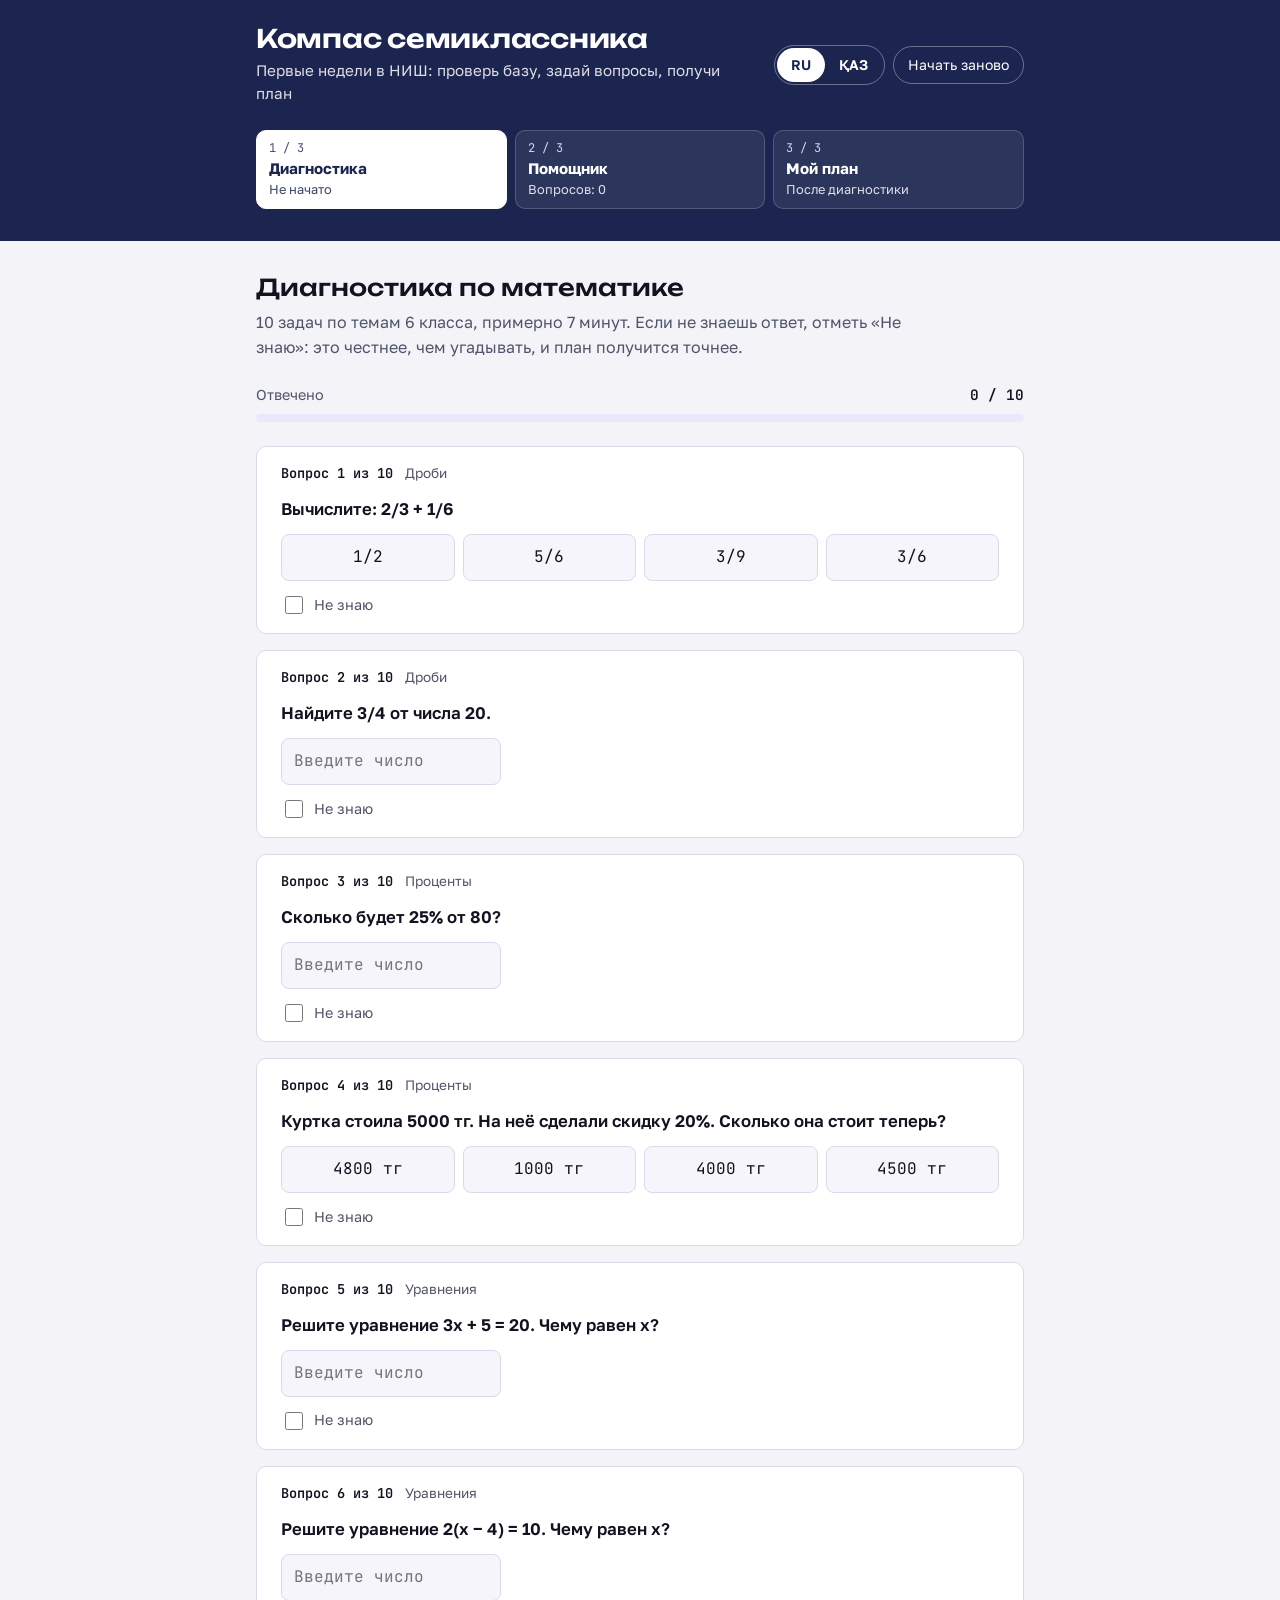
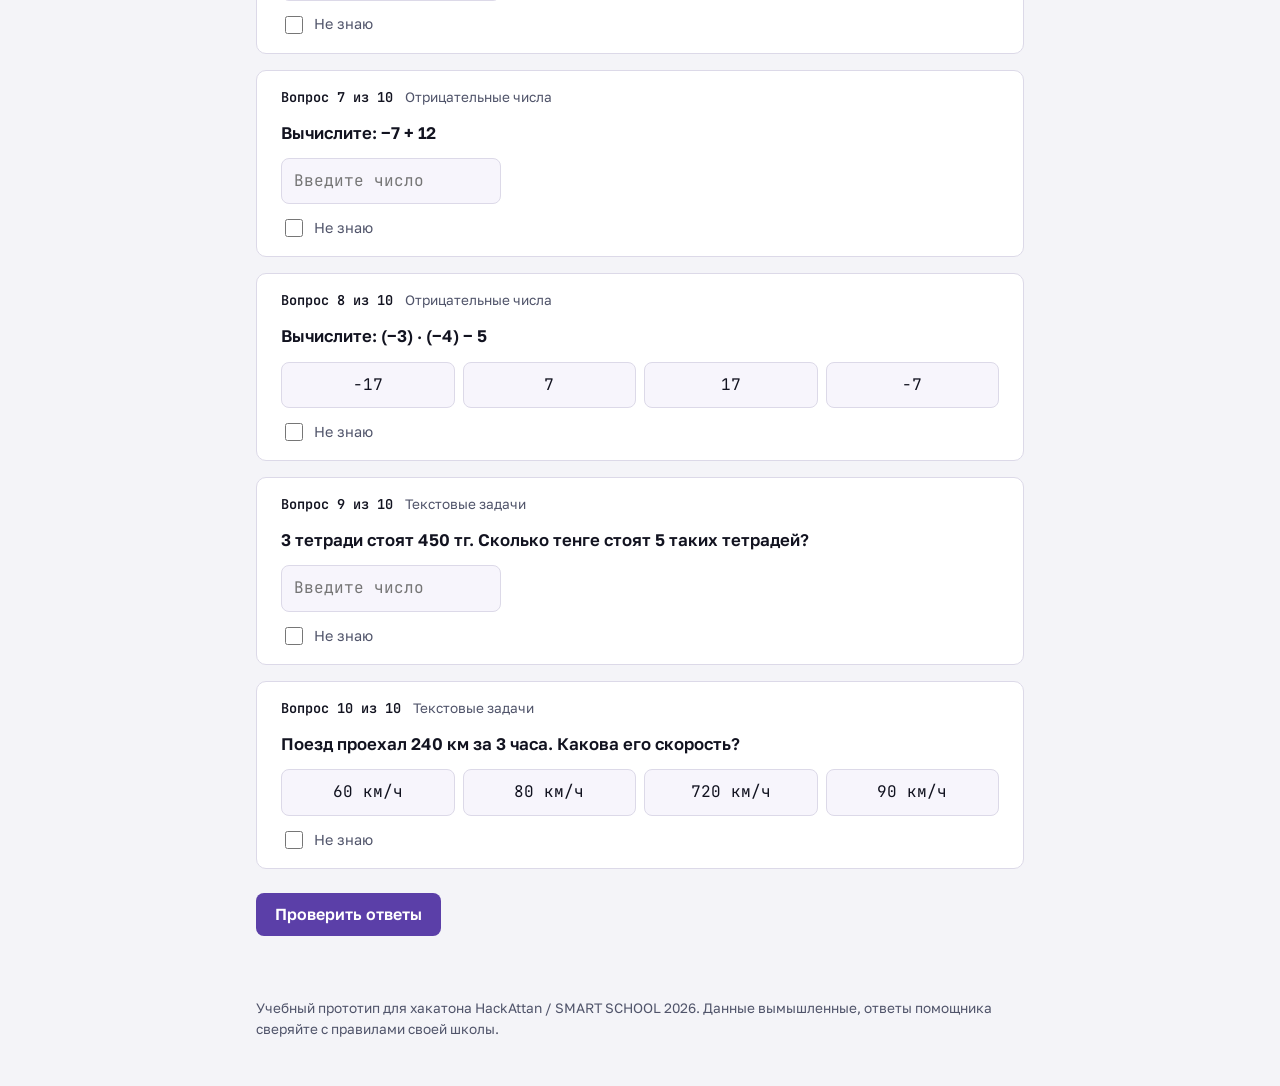
==== compass/index.html @ d0e52ae6 "Add Compass for 7th graders: diagnostic test, FAQ helper, personal plan Hackathon prototype (HackAtt" ====
<!doctype html>
<html lang="ru">
<head>
<meta charset="utf-8">
<meta name="viewport" content="width=device-width, initial-scale=1, viewport-fit=cover">
<title>Компас семиклассника</title>
<!-- Шрифты с поддержкой казахских букв. Без интернета включатся системные шрифты. -->
<link rel="preconnect" href="https://fonts.googleapis.com">
<link rel="preconnect" href="https://fonts.gstatic.com" crossorigin>
<link rel="stylesheet" href="https://fonts.googleapis.com/css2?family=Golos+Text:wght@400;600;700&family=JetBrains+Mono:wght@500;600;700&family=Unbounded:wght@500;600&display=swap">
<link rel="stylesheet" href="style.css">
</head>
<body>

<header class="top">
  <div class="wrap">
    <div class="top-row">
      <div class="brand">
        <h1 id="app-name"></h1>
        <p id="app-sub"></p>
      </div>
      <div class="top-tools">
        <div class="lang" role="group" id="lang-group">
          <button type="button" id="lang-ru" data-lang="ru">RU</button>
          <button type="button" id="lang-kz" data-lang="kz">ҚАЗ</button>
        </div>
        <button type="button" class="btn-ghost-top" id="reset-btn"></button>
      </div>
    </div>
    <div id="confirm-slot"></div>
    <nav aria-label="Шаги">
      <ol class="steps" id="steps"></ol>
    </nav>
  </div>
</header>

<main class="wrap" id="main" tabindex="-1"></main>

<footer class="wrap"><p id="footer-text"></p></footer>

<!-- Порядок важен: сначала данные, потом логика, потом интерфейс -->
<script src="data.js"></script>
<script src="logic.js"></script>
<script src="app.js"></script>
</body>
</html>
---- compass/style.css ----
/* =====================================================================
   style.css: внешний вид.
   Все цвета заданы переменными (токенами) в одном месте: светлая тема
   в :root, тёмная ниже. Палитра команды: тёмно-синий, фиолетовый,
   лазурный, сиреневый, лавандовый, чёрный, белый, серый, светло-серый.
   ===================================================================== */

:root {
  --navy: #1b2550;        /* тёмно-синий: шапка */
  --navy-ink: #ffffff;
  --purple: #5b3fa8;      /* фиолетовый: главные кнопки */
  --purple-hover: #472f8a;
  --purple-ink: #ffffff;
  --azure: #1a6fc2;       /* лазурный: ссылки, фокус, подсказки */
  --lilac: #b7a4e0;       /* сиреневый */
  --lavender: #ece7fa;    /* лавандовый: мягкие подложки */
  --bg: #f4f4f8;          /* светло-серый фон страницы */
  --surface: #ffffff;
  --surface-2: #f7f5fc;
  --text: #121320;        /* почти чёрный */
  --text-2: #50546a;      /* серый */
  --line: #dcd9e8;
  --focus: #1a6fc2;

  /* смысловые цвета статусов (всегда вместе с иконкой и текстом) */
  --ok: #17704a;      --ok-bg: #e3f4ec;
  --warn: #8a5300;    --warn-bg: #fdf0da;
  --bad: #b0233a;     --bad-bg: #fbe6ea;

  --radius: 10px;
  --s1: 4px; --s2: 8px; --s3: 12px; --s4: 16px; --s5: 24px; --s6: 32px; --s7: 48px;

  --font-display: 'Unbounded', 'Golos Text', system-ui, sans-serif;
  --font-body: 'Golos Text', system-ui, -apple-system, 'Segoe UI', Roboto, sans-serif;
  --font-mono: 'JetBrains Mono', ui-monospace, 'Cascadia Mono', Consolas, monospace;
}

@media (prefers-color-scheme: dark) {
  :root:not([data-theme="light"]) {
    color-scheme: dark;
    --navy: #161b3a; --navy-ink: #eeecfa;
    --purple: #a78bf0; --purple-hover: #bba5f5; --purple-ink: #16122b;
    --azure: #7db8f2; --lilac: #8f7cc4; --lavender: #2a2550;
    --bg: #0f1020; --surface: #181a2e; --surface-2: #1f2140;
    --text: #eeedf7; --text-2: #aeb0c8; --line: #34375a; --focus: #7db8f2;
    --ok: #6fd3a0; --ok-bg: #173628;
    --warn: #f0b85a; --warn-bg: #3a2c12;
    --bad: #f58c9c; --bad-bg: #3d1a22;
  }
}
:root[data-theme="dark"] {
  color-scheme: dark;
  --navy: #161b3a; --navy-ink: #eeecfa;
  --purple: #a78bf0; --purple-hover: #bba5f5; --purple-ink: #16122b;
  --azure: #7db8f2; --lilac: #8f7cc4; --lavender: #2a2550;
  --bg: #0f1020; --surface: #181a2e; --surface-2: #1f2140;
  --text: #eeedf7; --text-2: #aeb0c8; --line: #34375a; --focus: #7db8f2;
  --ok: #6fd3a0; --ok-bg: #173628;
  --warn: #f0b85a; --warn-bg: #3a2c12;
  --bad: #f58c9c; --bad-bg: #3d1a22;
}

* { box-sizing: border-box; }
html { -webkit-text-size-adjust: 100%; }
body {
  margin: 0;
  background: var(--bg);
  color: var(--text);
  font-family: var(--font-body);
  font-size: 16px;
  line-height: 1.55;
}

:focus-visible { outline: 3px solid var(--focus); outline-offset: 2px; }
button, input, textarea { font: inherit; color: inherit; }

.wrap { max-width: 800px; margin: 0 auto; padding-inline: var(--s4); }

/* ---------- Шапка ---------- */
.top { background: var(--navy); color: var(--navy-ink); padding-block: var(--s5) var(--s4); }
.top-row { display: flex; flex-wrap: wrap; gap: var(--s3) var(--s4); align-items: center; justify-content: space-between; }
.brand h1 {
  font-family: var(--font-display);
  font-weight: 600;
  font-size: clamp(1.25rem, 3.6vw, 1.6rem);
  line-height: 1.2;
  letter-spacing: -0.01em;
  margin: 0;
  text-wrap: balance;
}
.brand p { margin: var(--s1) 0 0; font-size: 0.95rem; opacity: 0.85; max-width: 52ch; }
.top-tools { display: flex; gap: var(--s2); align-items: center; flex-wrap: wrap; }

.lang { display: inline-flex; border: 1px solid rgba(255,255,255,0.35); border-radius: 999px; padding: 2px; }
.lang button {
  border: 0; background: transparent; color: var(--navy-ink);
  padding: 6px 14px; border-radius: 999px; cursor: pointer; font-weight: 600; font-size: 0.875rem;
}
.lang button[aria-pressed="true"] { background: var(--navy-ink); color: var(--navy); }
.btn-ghost-top {
  border: 1px solid rgba(255,255,255,0.35); background: transparent; color: var(--navy-ink);
  padding: 7px 14px; border-radius: 999px; cursor: pointer; font-size: 0.875rem;
}
.btn-ghost-top:hover { background: rgba(255,255,255,0.12); }

/* ---------- Шаги (1 → 2 → 3: это реальная последовательность) ---------- */
.steps { display: grid; grid-template-columns: repeat(3, 1fr); gap: var(--s2); margin-top: var(--s5); padding: 0; list-style: none; }
.steps button {
  width: 100%; text-align: left; cursor: pointer;
  background: rgba(255,255,255,0.08); color: var(--navy-ink);
  border: 1px solid rgba(255,255,255,0.18); border-radius: var(--radius);
  padding: var(--s2) var(--s3); display: grid; gap: 2px;
}
.steps button:hover { background: rgba(255,255,255,0.16); }
.steps button[aria-current="step"] { background: var(--navy-ink); color: var(--navy); border-color: var(--navy-ink); }
.step-num { font-family: var(--font-mono); font-size: 0.75rem; opacity: 0.8; }
.step-name { font-weight: 700; font-size: 0.95rem; line-height: 1.25; }
.step-state { font-size: 0.8rem; opacity: 0.85; }

/* ---------- Основная часть ---------- */
main { padding-block: var(--s6) var(--s7); }
.panel-head h2 {
  font-family: var(--font-display); font-weight: 500;
  font-size: clamp(1.2rem, 3vw, 1.45rem); line-height: 1.25; margin: 0; text-wrap: balance;
}
.panel-head p { margin: var(--s2) 0 0; color: var(--text-2); max-width: 65ch; }
.panel { display: grid; gap: var(--s5); }

h3 { font-size: 1.05rem; margin: 0; line-height: 1.3; }

.box { background: var(--surface); border: 1px solid var(--line); border-radius: var(--radius); padding: var(--s5); }
.muted { color: var(--text-2); }
.small { font-size: 0.875rem; }

/* ---------- Кнопки ---------- */
.btn {
  display: inline-flex; align-items: center; gap: var(--s2);
  border-radius: 8px; padding: 11px 18px; font-weight: 600; cursor: pointer;
  border: 1px solid transparent; text-decoration: none; line-height: 1.2;
}
.btn-primary { background: var(--purple); color: var(--purple-ink); }
.btn-primary:hover { background: var(--purple-hover); }
.btn-secondary { background: var(--surface); color: var(--text); border-color: var(--line); }
.btn-secondary:hover { border-color: var(--purple); color: var(--purple); }
.btn-row { display: flex; flex-wrap: wrap; gap: var(--s3); align-items: center; }

/* ---------- Тест ---------- */
.progress { display: grid; gap: var(--s2); }
.progress-label { display: flex; justify-content: space-between; font-size: 0.9rem; color: var(--text-2); }
.progress-label b { font-family: var(--font-mono); color: var(--text); font-weight: 600; }
.bar { height: 8px; border-radius: 999px; background: var(--lavender); overflow: hidden; }
/* градиент №1: полоса прогресса, сиреневый в фиолетовый */
.bar > span { display: block; height: 100%; background: linear-gradient(90deg, var(--lilac), var(--purple)); transition: width .25s ease; }

.qlist { display: grid; gap: var(--s4); padding: 0; margin: 0; list-style: none; }
.q { background: var(--surface); border: 1px solid var(--line); border-radius: var(--radius); padding: var(--s4) var(--s5); display: grid; gap: var(--s3); }
.q[data-invalid="true"] { border-color: var(--bad); box-shadow: 0 0 0 1px var(--bad); }
.q-meta { display: flex; gap: var(--s3); align-items: baseline; flex-wrap: wrap; font-size: 0.85rem; color: var(--text-2); }
.q-meta .num { font-family: var(--font-mono); font-weight: 600; color: var(--text); }
.q-text { font-size: 1.05rem; font-weight: 600; margin: 0; }
.options { display: grid; grid-template-columns: repeat(auto-fit, minmax(120px, 1fr)); gap: var(--s2); border: 0; padding: 0; margin: 0; }
.opt { position: relative; }
.opt input { position: absolute; opacity: 0; width: 1px; height: 1px; }
.opt span {
  display: block; text-align: center; padding: 10px 12px; border-radius: 8px;
  border: 1px solid var(--line); background: var(--surface-2); cursor: pointer; font-family: var(--font-mono);
}
.opt input:checked + span { border-color: var(--purple); background: var(--lavender); font-weight: 700; box-shadow: inset 0 0 0 1px var(--purple); }
.opt input:focus-visible + span { outline: 3px solid var(--focus); outline-offset: 2px; }
.opt input:disabled + span { opacity: 0.5; cursor: not-allowed; }
.num-input {
  width: 100%; max-width: 220px; padding: 10px 12px; border-radius: 8px;
  border: 1px solid var(--line); background: var(--surface-2); font-family: var(--font-mono);
}
.num-input[aria-invalid="true"] { border-color: var(--bad); }
.num-input:disabled { opacity: 0.5; }
.dk { display: inline-flex; gap: var(--s2); align-items: center; font-size: 0.9rem; color: var(--text-2); cursor: pointer; width: fit-content; }
.dk input { width: 18px; height: 18px; accent-color: var(--purple); }
.field-error { color: var(--bad); font-size: 0.9rem; margin: 0; display: flex; gap: var(--s2); align-items: flex-start; }

.error-summary { border: 2px solid var(--bad); background: var(--bad-bg); border-radius: var(--radius); padding: var(--s4) var(--s5); }
.error-summary h3 { color: var(--bad); display: flex; gap: var(--s2); align-items: center; }
.error-summary ul { margin: var(--s2) 0 0; padding-left: 1.2em; }
.error-summary a { color: var(--text); }
.error-summary svg, .field-error svg { width: 20px; height: 20px; flex: none; }

/* ---------- Статусы: иконка + текст + цвет ---------- */
.chip {
  display: inline-flex; align-items: center; gap: 6px; white-space: nowrap;
  padding: 4px 10px 4px 6px; border-radius: 999px; font-size: 0.85rem; font-weight: 600;
}
.chip svg { width: 18px; height: 18px; flex: none; }
.chip-closed { color: var(--ok); background: var(--ok-bg); }
.chip-review { color: var(--warn); background: var(--warn-bg); }
.chip-attention { color: var(--bad); background: var(--bad-bg); }

.topic-table { width: 100%; border-collapse: collapse; }
.topic-table th, .topic-table td { padding: var(--s3) var(--s2); border-bottom: 1px solid var(--line); text-align: left; vertical-align: middle; }
.topic-table th { font-size: 0.8rem; text-transform: uppercase; letter-spacing: 0.06em; color: var(--text-2); font-weight: 600; }
.topic-table td.score { font-family: var(--font-mono); font-variant-numeric: tabular-nums; white-space: nowrap; }
.table-scroll { overflow-x: auto; }

.big-score { display: flex; align-items: baseline; gap: var(--s3); flex-wrap: wrap; }
.big-score b { font-family: var(--font-display); font-size: 2.2rem; font-weight: 600; line-height: 1; }

details.review summary { cursor: pointer; font-weight: 600; }
.review-list { list-style: none; padding: 0; margin: var(--s3) 0 0; display: grid; gap: var(--s2); }
.review-list li { display: grid; grid-template-columns: auto 1fr; gap: var(--s3); align-items: start; padding: var(--s2) 0; border-bottom: 1px dashed var(--line); font-size: 0.95rem; }
.mark { font-family: var(--font-mono); font-weight: 700; width: 1.6em; text-align: center; }
.mark.ok { color: var(--ok); }
.mark.no { color: var(--bad); }

/* ---------- Помощник ---------- */
.ask-form { display: grid; gap: var(--s2); }
.ask-form label { font-weight: 600; }
.ask-row { display: flex; gap: var(--s2); flex-wrap: wrap; }
.ask-row input {
  flex: 1 1 260px; min-width: 0; padding: 12px 14px; border-radius: 8px;
  border: 1px solid var(--line); background: var(--surface);
}
.ask-row input[aria-invalid="true"] { border-color: var(--bad); }
.examples { display: flex; flex-wrap: wrap; gap: var(--s2); align-items: center; }
.examples span { font-size: 0.875rem; color: var(--text-2); }
.pill-btn {
  border: 1px solid var(--line); background: var(--surface); border-radius: 999px;
  padding: 6px 12px; cursor: pointer; font-size: 0.875rem;
}
.pill-btn:hover { border-color: var(--azure); color: var(--azure); }

.answer { display: grid; gap: var(--s3); }
.answer .q-asked { color: var(--text-2); font-size: 0.9rem; margin: 0; }
.answer h3 { font-size: 1.15rem; }
.answer p.body { margin: 0; max-width: 65ch; }
.why { background: var(--surface-2); border-radius: 8px; padding: var(--s3) var(--s4); font-size: 0.9rem; display: grid; gap: var(--s1); }
.why b { font-weight: 600; }
.kw { font-family: var(--font-mono); background: var(--lavender); padding: 1px 6px; border-radius: 4px; font-size: 0.85rem; }
.nomatch { border-color: var(--warn); background: var(--warn-bg); }

.history { list-style: none; padding: 0; margin: 0; display: grid; gap: var(--s2); }
.history li { display: flex; justify-content: space-between; gap: var(--s3); flex-wrap: wrap; padding: var(--s2) 0; border-bottom: 1px solid var(--line); font-size: 0.95rem; }
.history .res { color: var(--text-2); font-size: 0.875rem; }

/* ---------- План ---------- */
/* градиент №2: мягкая лавандовая подложка сводки плана */
.plan-summary { background: linear-gradient(135deg, var(--lavender), var(--surface) 70%); }
.stats { display: grid; grid-template-columns: repeat(auto-fit, minmax(200px, 1fr)); gap: var(--s4); margin-top: var(--s4); }
.stat { display: grid; gap: var(--s1); }
.stat .label { font-size: 0.8rem; text-transform: uppercase; letter-spacing: 0.06em; color: var(--text-2); }
.stat .value { font-family: var(--font-mono); font-size: 1.4rem; font-weight: 600; }
.chips { display: flex; flex-wrap: wrap; gap: var(--s2); }

.group { display: grid; gap: var(--s3); }
.group-head { display: flex; align-items: center; gap: var(--s3); }
.group-head h3 { font-size: 1.1rem; }
.group-head .count { font-family: var(--font-mono); color: var(--text-2); font-size: 0.9rem; }

.prio { display: inline-flex; align-items: flex-end; gap: 2px; height: 16px; }
.prio i { display: block; width: 5px; border-radius: 1px; background: var(--line); }
.prio i:nth-child(1) { height: 6px; } .prio i:nth-child(2) { height: 11px; } .prio i:nth-child(3) { height: 16px; }
.prio-urgent i { background: var(--bad); }
.prio-week i:nth-child(-n+2) { background: var(--warn); }
.prio-later i:nth-child(1) { background: var(--text-2); }

.items { list-style: none; margin: 0; padding: 0; display: grid; gap: var(--s2); }
.item { background: var(--surface); border: 1px solid var(--line); border-radius: var(--radius); padding: var(--s3) var(--s4); display: grid; gap: var(--s1); }
.item-title { font-weight: 600; }
.item-detail { color: var(--text-2); font-size: 0.93rem; margin: 0; }
.item-src { font-size: 0.8rem; color: var(--azure); font-weight: 600; letter-spacing: 0.02em; }

.toast { font-size: 0.9rem; color: var(--ok); font-weight: 600; }
.toast.err { color: var(--bad); }

/* ---------- Подтверждение сброса ---------- */
.confirm { background: var(--surface); color: var(--text); border-radius: var(--radius); padding: var(--s3) var(--s4); margin-top: var(--s4); display: flex; gap: var(--s3); align-items: center; flex-wrap: wrap; border: 1px solid var(--line); }

footer { color: var(--text-2); font-size: 0.85rem; padding-block: 0 var(--s6); }

@media (max-width: 560px) {
  .steps { gap: 6px; }
  .steps button { padding: 6px 8px; }
  .step-name { font-size: 0.82rem; }
  .step-state { font-size: 0.72rem; }
  .box, .q { padding: var(--s4); }
}

@media (prefers-reduced-motion: reduce) {
  * { transition: none !important; }
}

/* ---------- Печать: только план ---------- */
@media print {
  .top, footer, .no-print { display: none !important; }
  body { background: #fff; color: #000; }
  .box, .item { border-color: #999; }
}
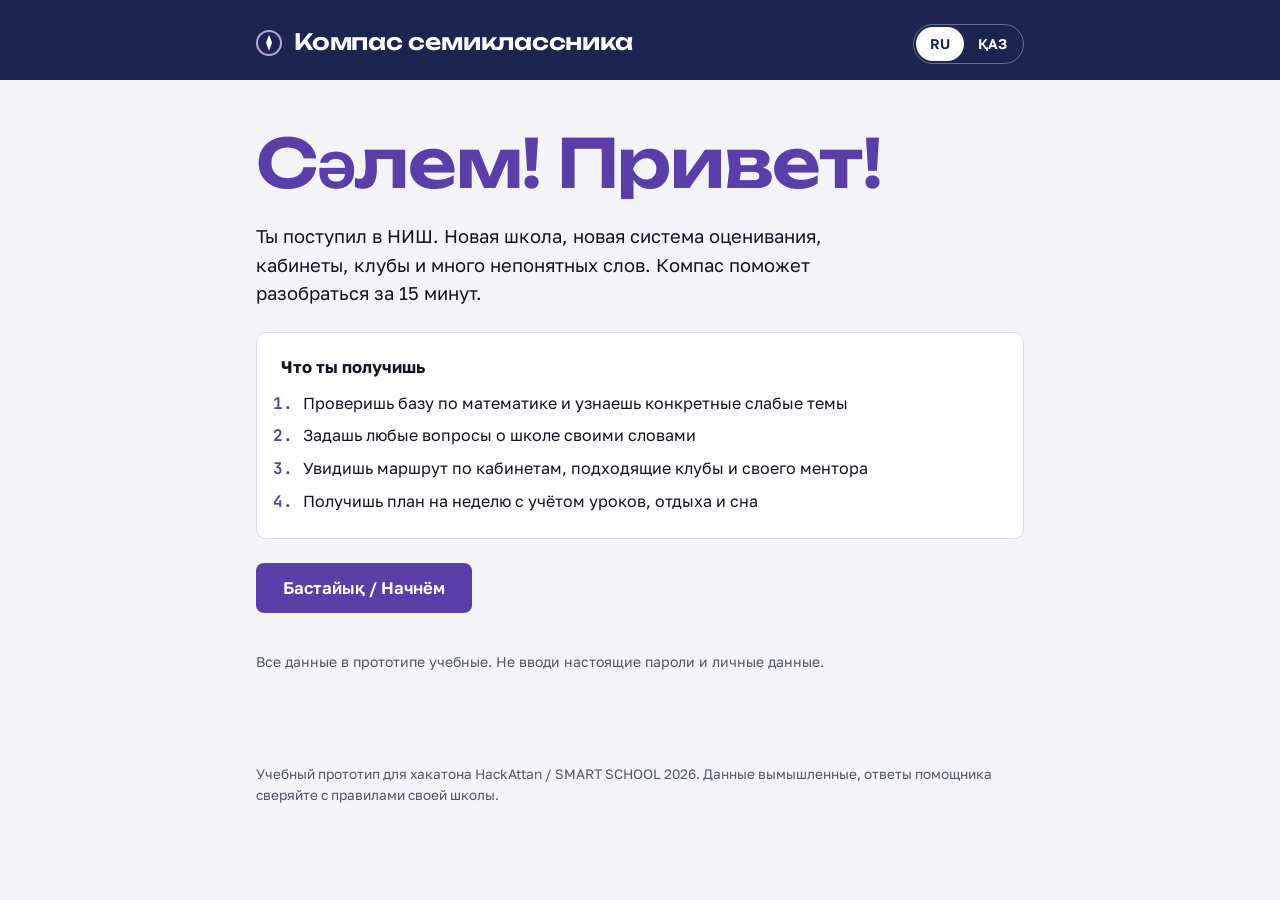
==== commit c45be458: "Turn Compass into a full site: welcome, registration, route, clubs, mentor, week planner - Welcome s" ====
--- a/compass/index.html
+++ b/compass/index.html
@@ -15,10 +15,7 @@
 <header class="top">
   <div class="wrap">
     <div class="top-row">
-      <div class="brand">
-        <h1 id="app-name"></h1>
-        <p id="app-sub"></p>
-      </div>
+      <h1 class="brand"><button type="button" class="brand-btn" id="brand-btn"><span class="brand-mark" aria-hidden="true"></span><span id="app-name"></span></button></h1>
       <div class="top-tools">
         <div class="lang" role="group" id="lang-group">
           <button type="button" id="lang-ru" data-lang="ru">RU</button>
@@ -28,9 +25,7 @@
       </div>
     </div>
     <div id="confirm-slot"></div>
-    <nav aria-label="Шаги">
-      <ol class="steps" id="steps"></ol>
-    </nav>
+    <nav id="nav" class="nav" aria-label="Разделы"></nav>
   </div>
 </header>
 
@@ -40,7 +35,9 @@
 
 <!-- Порядок важен: сначала данные, потом логика, потом интерфейс -->
 <script src="data.js"></script>
+<script src="data-school.js"></script>
 <script src="logic.js"></script>
+<script src="logic-school.js"></script>
 <script src="app.js"></script>
 </body>
 </html>
--- a/compass/style.css
+++ b/compass/style.css
@@ -79,18 +79,16 @@
 /* ---------- Шапка ---------- */
 .top { background: var(--navy); color: var(--navy-ink); padding-block: var(--s5) var(--s4); }
 .top-row { display: flex; flex-wrap: wrap; gap: var(--s3) var(--s4); align-items: center; justify-content: space-between; }
-.brand h1 {
-  font-family: var(--font-display);
-  font-weight: 600;
-  font-size: clamp(1.25rem, 3.6vw, 1.6rem);
-  line-height: 1.2;
-  letter-spacing: -0.01em;
-  margin: 0;
-  text-wrap: balance;
-}
-.brand p { margin: var(--s1) 0 0; font-size: 0.95rem; opacity: 0.85; max-width: 52ch; }
-.top-tools { display: flex; gap: var(--s2); align-items: center; flex-wrap: wrap; }
-
+.brand { margin: 0; font-size: 1rem; }
+.brand-btn {
+  display: inline-flex; align-items: center; gap: var(--s3);
+  background: none; border: 0; padding: 0; color: var(--navy-ink); cursor: pointer;
+  font-family: var(--font-display); font-weight: 600; font-size: clamp(1.1rem, 3.2vw, 1.4rem); letter-spacing: -0.01em; text-align: left;
+}
+/* знак компаса: ромб-стрелка, нарисован CSS */
+.brand-mark { width: 26px; height: 26px; border-radius: 50%; border: 2px solid var(--lilac); position: relative; flex: none; }
+.brand-mark::before { content: ""; position: absolute; left: 50%; top: 3px; width: 6px; height: 16px; margin-left: -3px;
+  background: var(--navy-ink); clip-path: polygon(50% 0, 100% 50%, 50% 100%, 0 50%); }
 .lang { display: inline-flex; border: 1px solid rgba(255,255,255,0.35); border-radius: 999px; padding: 2px; }
 .lang button {
   border: 0; background: transparent; color: var(--navy-ink);
@@ -103,19 +101,17 @@
 }
 .btn-ghost-top:hover { background: rgba(255,255,255,0.12); }
 
-/* ---------- Шаги (1 → 2 → 3: это реальная последовательность) ---------- */
-.steps { display: grid; grid-template-columns: repeat(3, 1fr); gap: var(--s2); margin-top: var(--s5); padding: 0; list-style: none; }
-.steps button {
-  width: 100%; text-align: left; cursor: pointer;
-  background: rgba(255,255,255,0.08); color: var(--navy-ink);
-  border: 1px solid rgba(255,255,255,0.18); border-radius: var(--radius);
-  padding: var(--s2) var(--s3); display: grid; gap: 2px;
-}
-.steps button:hover { background: rgba(255,255,255,0.16); }
-.steps button[aria-current="step"] { background: var(--navy-ink); color: var(--navy); border-color: var(--navy-ink); }
-.step-num { font-family: var(--font-mono); font-size: 0.75rem; opacity: 0.8; }
-.step-name { font-weight: 700; font-size: 0.95rem; line-height: 1.25; }
-.step-state { font-size: 0.8rem; opacity: 0.85; }
+/* ---------- Навигация по разделам ---------- */
+.nav { margin-top: var(--s4); overflow-x: auto; scrollbar-width: thin; }
+.tabs { display: flex; gap: var(--s1); list-style: none; margin: 0; padding: 0 0 var(--s1); }
+.tabs button {
+  display: inline-flex; align-items: center; gap: 6px; white-space: nowrap; cursor: pointer;
+  background: transparent; color: var(--navy-ink); border: 1px solid transparent; border-radius: 999px;
+  padding: 6px 12px; font-size: 0.9rem;
+}
+.tabs button:hover { border-color: rgba(255,255,255,0.35); }
+.tabs button[aria-current="page"] { background: var(--navy-ink); color: var(--navy); font-weight: 700; }
+.tab-num { font-family: var(--font-mono); font-size: 0.75rem; opacity: 0.8; }
 
 /* ---------- Основная часть ---------- */
 main { padding-block: var(--s6) var(--s7); }
@@ -273,13 +269,129 @@
 /* ---------- Подтверждение сброса ---------- */
 .confirm { background: var(--surface); color: var(--text); border-radius: var(--radius); padding: var(--s3) var(--s4); margin-top: var(--s4); display: flex; gap: var(--s3); align-items: center; flex-wrap: wrap; border: 1px solid var(--line); }
 
+/* ---------- Общие мелочи ---------- */
+.stack { display: grid; gap: var(--s3); }
+.flush { margin: 0; }
+.mono { font-family: var(--font-mono); }
+.btn-lg { padding: 14px 26px; font-size: 1.05rem; }
+.link-btn { background: none; border: 0; padding: 0; color: var(--azure); text-decoration: underline; cursor: pointer; width: fit-content; font-size: 0.9rem; margin-top: var(--s2); }
+.field-warn { color: var(--warn); font-size: 0.92rem; display: flex; gap: var(--s2); align-items: flex-start; }
+.field-warn svg { width: 20px; height: 20px; flex: none; }
+.chip-pair { display: inline-flex; gap: 6px; align-items: center; }
+
+/* ---------- Приветствие: единственное «громкое» место ---------- */
+.welcome { display: grid; gap: var(--s5); padding-block: var(--s4); }
+.hello-big {
+  font-family: var(--font-display); font-weight: 600; margin: 0;
+  font-size: clamp(2.4rem, 9vw, 4.2rem); line-height: 1.05; letter-spacing: -0.02em; color: var(--purple);
+  text-wrap: balance;
+}
+.lead { font-size: 1.15rem; max-width: 56ch; margin: 0; }
+.welcome-box { display: grid; gap: var(--s3); }
+.welcome-steps { margin: 0; padding-left: 1.4em; display: grid; gap: var(--s2); }
+.welcome-steps li::marker { font-family: var(--font-mono); color: var(--purple); font-weight: 700; }
+
+/* ---------- Регистрация ---------- */
+.reg-form { display: grid; gap: var(--s5); }
+.field { display: grid; gap: var(--s2); border: 0; padding: 0; margin: 0; min-width: 0; }
+.field > label, .field > legend { font-weight: 600; padding: 0; }
+.hint { font-size: 0.85rem; color: var(--text-2); }
+.field input[type="text"], .field select, .time-row input {
+  width: 100%; max-width: 360px; padding: 10px 12px; border-radius: 8px;
+  border: 1px solid var(--line); background: var(--surface-2); font: inherit; color: var(--text);
+}
+.field [aria-invalid="true"] { border-color: var(--bad); }
+.check-grid { display: flex; flex-wrap: wrap; gap: var(--s2); }
+.check-chip { position: relative; }
+.check-chip input { position: absolute; opacity: 0; width: 1px; height: 1px; }
+.check-chip span { display: inline-block; padding: 8px 14px; border-radius: 999px; border: 1px solid var(--line); background: var(--surface-2); cursor: pointer; }
+.check-chip span::before { content: "+ "; color: var(--text-2); font-family: var(--font-mono); }
+.check-chip input:checked + span { background: var(--lavender); border-color: var(--purple); font-weight: 600; }
+.check-chip input:checked + span::before { content: "✓ "; color: var(--purple); }
+.check-chip input:focus-visible + span { outline: 3px solid var(--focus); outline-offset: 2px; }
+.time-row { display: flex; flex-wrap: wrap; gap: var(--s4); }
+.time-row label { display: grid; gap: var(--s1); font-size: 0.9rem; color: var(--text-2); }
+.time-row input { max-width: 160px; font-family: var(--font-mono); }
+
+/* ---------- Главная ---------- */
+.panel-head h2.hello { font-size: clamp(1.5rem, 4vw, 2rem); }
+.sections { list-style: none; margin: 0; padding: 0; display: grid; gap: var(--s2); }
+.section-row {
+  display: grid; grid-template-columns: auto 1fr auto; gap: var(--s4); align-items: center;
+  background: var(--surface); border: 1px solid var(--line); border-radius: var(--radius); padding: var(--s3) var(--s4);
+}
+.section-row.is-next { border-color: var(--purple); box-shadow: 0 0 0 1px var(--purple); }
+.sec-num { font-family: var(--font-mono); font-weight: 700; width: 2rem; height: 2rem; display: grid; place-items: center; border-radius: 50%; background: var(--lavender); color: var(--purple); }
+.sec-body { display: flex; flex-wrap: wrap; gap: var(--s1) var(--s3); align-items: center; }
+.sec-name { font-weight: 700; flex-basis: 100%; }
+.sec-state { font-size: 0.9rem; color: var(--text-2); }
+.next-tag { font-size: 0.75rem; font-weight: 700; text-transform: uppercase; letter-spacing: 0.06em; color: var(--purple); }
+
+/* ---------- Маршрут ---------- */
+.seg { display: flex; flex-wrap: wrap; gap: var(--s2); }
+.seg button { border: 1px solid var(--line); background: var(--surface); border-radius: 8px; padding: 8px 16px; cursor: pointer; font-weight: 600; }
+.seg button[aria-pressed="true"] { background: var(--navy); color: var(--navy-ink); border-color: var(--navy); }
+.route { list-style: none; margin: 0; padding: 0; display: grid; }
+.route-step { display: grid; grid-template-columns: 3.5rem 1fr auto; gap: var(--s3); padding: var(--s3) 0; border-top: 1px solid var(--line); align-items: start; }
+.r-time { font-family: var(--font-mono); font-weight: 600; }
+.r-body { display: grid; gap: 2px; }
+.r-subj { font-weight: 700; }
+.r-room { font-family: var(--font-mono); font-size: 0.9rem; }
+.r-move { font-size: 0.9rem; color: var(--text-2); }
+.r-flags { display: flex; flex-direction: column; gap: var(--s1); align-items: flex-end; }
+
+/* ---------- Клубы и менторы ---------- */
+.acts { list-style: none; margin: 0; padding: 0; display: grid; gap: var(--s2); }
+.act, .mentor { display: grid; grid-template-columns: 1fr auto; gap: var(--s4); align-items: start; background: var(--surface); border: 1px solid var(--line); border-radius: var(--radius); padding: var(--s4); }
+.act.is-on { background: var(--surface-2); }
+.act-body { display: grid; gap: var(--s1); }
+.act-kind { font-size: 0.75rem; text-transform: uppercase; letter-spacing: 0.06em; color: var(--azure); font-weight: 700; }
+.act-name { font-weight: 700; font-size: 1.05rem; }
+.act-side { display: flex; flex-direction: column; gap: var(--s2); align-items: flex-end; }
+.mentor { grid-template-columns: auto 1fr auto; }
+.mentor-big { border-color: var(--purple); }
+.mentor-avatar { width: 48px; height: 48px; border-radius: 50%; display: grid; place-items: center; background: var(--lavender); color: var(--purple); font-family: var(--font-display); font-weight: 600; font-size: 1.3rem; }
+.reasons { margin: 0; padding-left: 1.1em; font-size: 0.93rem; }
+
+/* ---------- Планер недели ---------- */
+.rem-list { list-style: none; margin: 0; padding: 0; display: grid; gap: var(--s2); }
+.rem-list li { display: flex; gap: var(--s3); align-items: flex-start; flex-wrap: wrap; }
+.week-h { font-size: 1.15rem; }
+.week { list-style: none; margin: 0; padding: 0; display: grid; gap: var(--s4); }
+.day { background: var(--surface); border: 1px solid var(--line); border-radius: var(--radius); padding: var(--s4); }
+.day.is-today { border-color: var(--purple); box-shadow: 0 0 0 1px var(--purple); }
+.day h4 { margin: 0 0 var(--s2); font-size: 1rem; }
+.slots { list-style: none; margin: 0; padding: 0; display: grid; }
+.slot { display: grid; grid-template-columns: 7.5rem 7.5rem 1fr; gap: var(--s3); padding: 6px 0 6px var(--s3); border-top: 1px solid var(--line); font-size: 0.93rem; align-items: baseline; position: relative; }
+.slot::before { content: ""; position: absolute; left: 0; top: 8px; bottom: 8px; width: 4px; border-radius: 2px; background: var(--line); }
+.slot-time { font-family: var(--font-mono); font-variant-numeric: tabular-nums; }
+.slot-tag { font-size: 0.78rem; font-weight: 700; text-transform: uppercase; letter-spacing: 0.04em; color: var(--text-2); }
+.slot-lessons, .slot-rest, .slot-homework, .slot-winddown, .slot-sleep { color: var(--text-2); }
+.slot-study::before { background: var(--purple); }
+.slot-study .slot-tag { color: var(--purple); }
+.slot-school::before, .slot-faq::before { background: var(--azure); }
+.slot-school .slot-tag, .slot-faq .slot-tag { color: var(--azure); }
+.slot-club::before { background: var(--lilac); }
+.slot-mentor::before { background: var(--ok); }
+.slot-mentor .slot-tag { color: var(--ok); }
+.slot-rest::before { background: var(--lavender); }
+.slot-sleep::before, .slot-winddown::before { background: var(--navy); }
+.slot-study .slot-title, .slot-school .slot-title, .slot-faq .slot-title, .slot-mentor .slot-title, .slot-club .slot-title { font-weight: 600; color: var(--text); }
+
+@media (max-width: 560px) {
+  .slot { grid-template-columns: 1fr; gap: 0; }
+  .route-step { grid-template-columns: 3.2rem 1fr; }
+  .r-flags { grid-column: 2; align-items: flex-start; flex-direction: row; flex-wrap: wrap; }
+  .act, .mentor { grid-template-columns: 1fr; }
+  .act-side { align-items: flex-start; flex-direction: row; flex-wrap: wrap; }
+  .mentor-avatar { display: none; }
+  .section-row { grid-template-columns: auto 1fr; }
+  .section-row .btn { grid-column: 1 / -1; justify-content: center; }
+}
+
 footer { color: var(--text-2); font-size: 0.85rem; padding-block: 0 var(--s6); }
 
 @media (max-width: 560px) {
-  .steps { gap: 6px; }
-  .steps button { padding: 6px 8px; }
-  .step-name { font-size: 0.82rem; }
-  .step-state { font-size: 0.72rem; }
   .box, .q { padding: var(--s4); }
 }
 
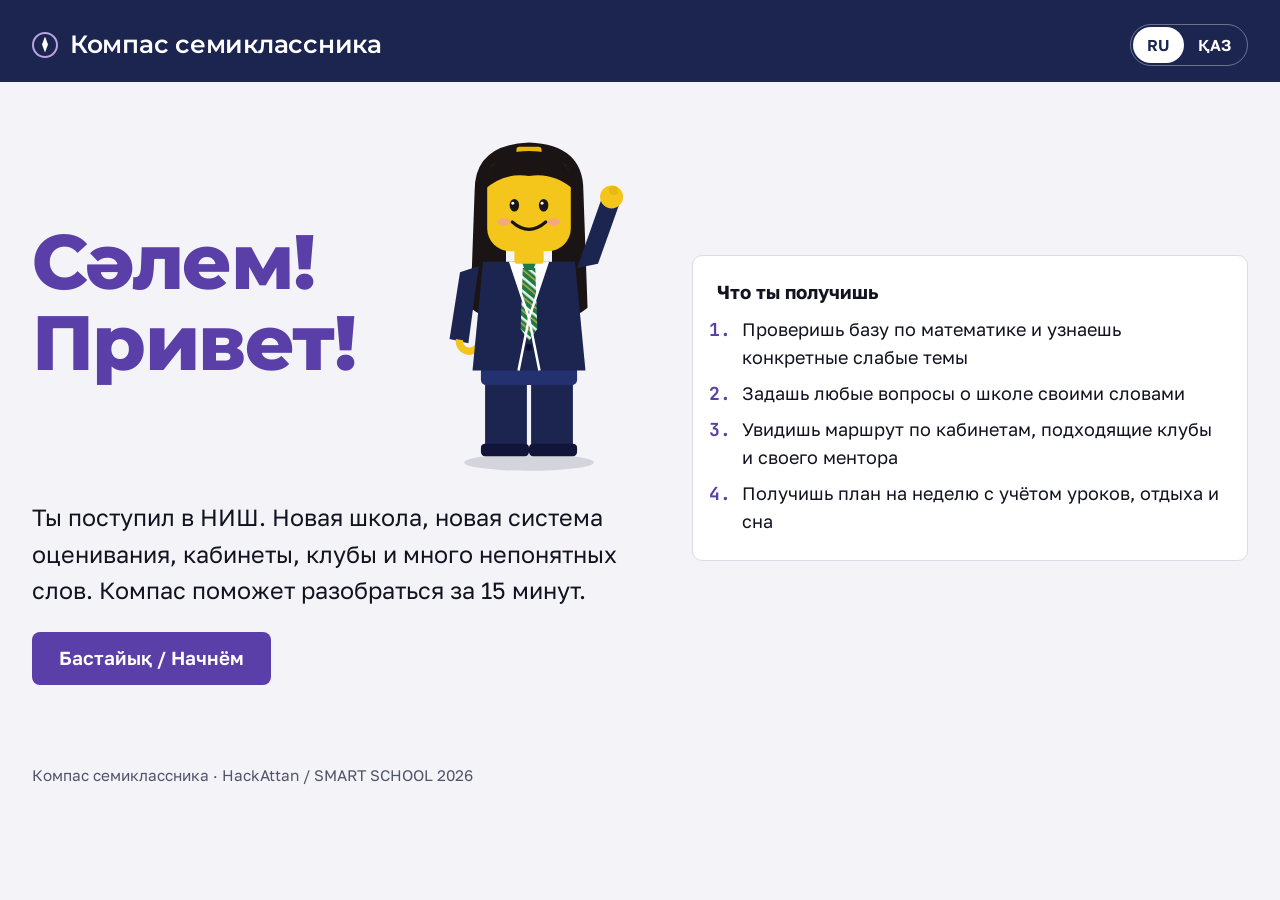
==== commit 6f07d8cb: "Use Montserrat for Kazakh letters and add animated Lego student on welcome Co-Authored-By: Claude Op" ====
--- a/compass/index.html
+++ b/compass/index.html
@@ -7,7 +7,7 @@
 <!-- Шрифты с поддержкой казахских букв. Без интернета включатся системные шрифты. -->
 <link rel="preconnect" href="https://fonts.googleapis.com">
 <link rel="preconnect" href="https://fonts.gstatic.com" crossorigin>
-<link rel="stylesheet" href="https://fonts.googleapis.com/css2?family=Golos+Text:wght@400;600;700&family=JetBrains+Mono:wght@500;600;700&family=Unbounded:wght@500;600&display=swap">
+<link rel="stylesheet" href="https://fonts.googleapis.com/css2?family=Golos+Text:wght@400;600;700&family=JetBrains+Mono:wght@500;600;700&family=Montserrat:wght@500;600;700;800&display=swap">
 <link rel="stylesheet" href="style.css">
 </head>
 <body>
--- a/compass/style.css
+++ b/compass/style.css
@@ -30,7 +30,7 @@
   --radius: 10px;
   --s1: 4px; --s2: 8px; --s3: 12px; --s4: 16px; --s5: 24px; --s6: 32px; --s7: 48px;
 
-  --font-display: 'Unbounded', 'Golos Text', system-ui, sans-serif;
+  --font-display: 'Montserrat', 'Golos Text', system-ui, sans-serif; /* Montserrat: есть все казахские буквы */
   --font-body: 'Golos Text', system-ui, -apple-system, 'Segoe UI', Roboto, sans-serif;
   --font-mono: 'JetBrains Mono', ui-monospace, 'Cascadia Mono', Consolas, monospace;
 }
@@ -282,11 +282,25 @@
 /* ---------- Приветствие: единственное «громкое» место ---------- */
 .welcome { display: grid; gap: var(--s5); padding-block: var(--s4); }
 .hello-big {
-  font-family: var(--font-display); font-weight: 600; margin: 0;
+  font-family: var(--font-display); font-weight: 800; margin: 0;
   font-size: clamp(2.4rem, 9vw, 4.2rem); line-height: 1.05; letter-spacing: -0.02em; color: var(--purple);
   text-wrap: balance;
 }
 .lead { font-size: 1.15rem; max-width: 56ch; margin: 0; }
+
+/* ---------- Лего-фигурка рядом с приветствием ---------- */
+.hello-row { display: flex; align-items: center; gap: var(--s4); }
+.lego-wrap { flex: none; width: clamp(110px, 26vw, 200px); }
+.lego { width: 100%; height: auto; display: block; overflow: visible; }
+.lego-body { animation: lego-bob 2.4s ease-in-out infinite; transform-origin: 110px 310px; }
+.lego-arm { animation: lego-wave 1.2s ease-in-out infinite; transform-origin: 166px 130px; transform-box: view-box; }
+.lego-eyes { animation: lego-blink 4s infinite; transform-origin: 110px 72px; transform-box: view-box; }
+.lego-shadow { animation: lego-shadow 2.4s ease-in-out infinite; transform-origin: 110px 318px; transform-box: view-box; }
+@keyframes lego-bob { 0%, 100% { transform: translateY(0); } 50% { transform: translateY(-8px); } }
+@keyframes lego-wave { 0%, 100% { transform: rotate(-8deg); } 50% { transform: rotate(18deg); } }
+@keyframes lego-blink { 0%, 92%, 100% { transform: scaleY(1); } 95% { transform: scaleY(0.1); } }
+@keyframes lego-shadow { 0%, 100% { transform: scaleX(1); opacity: .14; } 50% { transform: scaleX(.85); opacity: .09; } }
+@media (prefers-reduced-motion: reduce) { .lego-body, .lego-arm, .lego-eyes, .lego-shadow { animation: none; } }
 .welcome-box { display: grid; gap: var(--s3); }
 .welcome-steps { margin: 0; padding-left: 1.4em; display: grid; gap: var(--s2); }
 .welcome-steps li::marker { font-family: var(--font-mono); color: var(--purple); font-weight: 700; }
@@ -338,6 +352,12 @@
 .r-subj { font-weight: 700; }
 .r-room { font-family: var(--font-mono); font-size: 0.9rem; }
 .r-move { font-size: 0.9rem; color: var(--text-2); }
+.r-teacher { font-size: 0.9rem; }
+.my-day { border-color: var(--lilac); }
+.day-table { width: 100%; border-collapse: collapse; font-size: 0.95rem; }
+.day-table th, .day-table td { text-align: left; padding: 8px 10px 8px 0; border-bottom: 1px solid var(--line); }
+.day-table th { font-size: 0.78rem; text-transform: uppercase; letter-spacing: 0.06em; color: var(--text-2); font-weight: 600; }
+.day-table td.mono { white-space: nowrap; font-variant-numeric: tabular-nums; }
 .r-flags { display: flex; flex-direction: column; gap: var(--s1); align-items: flex-end; }
 
 /* ---------- Клубы и менторы ---------- */
@@ -395,6 +415,37 @@
   .box, .q { padding: var(--s4); }
 }
 
+/* ---------- Широкий экран: проектор, большой монитор, альбомный режим ---------- */
+.home-grid, .faq-grid, .faq-main { display: grid; gap: var(--s5); align-items: start; }
+@media (min-width: 1100px) {
+  html { font-size: 18px; }
+  body { font-size: 18px; }
+  .wrap { max-width: 1320px; padding-inline: var(--s6); }
+  .hello-big { font-size: clamp(4rem, 6vw, 6rem); }
+  .lead { font-size: 1.3rem; }
+  .panel-head h2 { font-size: 1.8rem; }
+  .panel-head p { max-width: 90ch; }
+  .home-grid { grid-template-columns: 1.15fr 1fr; }
+  .faq-grid { grid-template-columns: 1.4fr 1fr; }
+  .qlist { grid-template-columns: repeat(2, 1fr); }
+  .acts { grid-template-columns: repeat(2, 1fr); }
+  .week { grid-template-columns: repeat(auto-fill, minmax(420px, 1fr)); }
+  .week .slot { grid-template-columns: 7.2rem 1fr; row-gap: 2px; }
+  .week .slot-tag, .week .slot-title { grid-column: 2; }
+  .week .slot-time { grid-row: 1 / span 2; font-size: 0.9rem; }
+  .week .slot-title { overflow-wrap: anywhere; }
+  main > .panel > .box:has(.reg-form) { max-width: 900px; }
+  .welcome { grid-template-columns: 1.1fr 1fr; column-gap: var(--s7); align-items: center; }
+  .welcome .hello-row, .welcome .lead, .welcome .btn-row { grid-column: 1; }
+  .lego-wrap { width: 230px; }
+  .welcome .welcome-box { grid-column: 2; grid-row: 1 / span 3; }
+  .route-step { grid-template-columns: 5rem 1fr auto; }
+}
+@media (min-width: 1700px) {
+  html, body { font-size: 20px; }
+  .wrap { max-width: 1560px; }
+}
+
 @media (prefers-reduced-motion: reduce) {
   * { transition: none !important; }
 }
